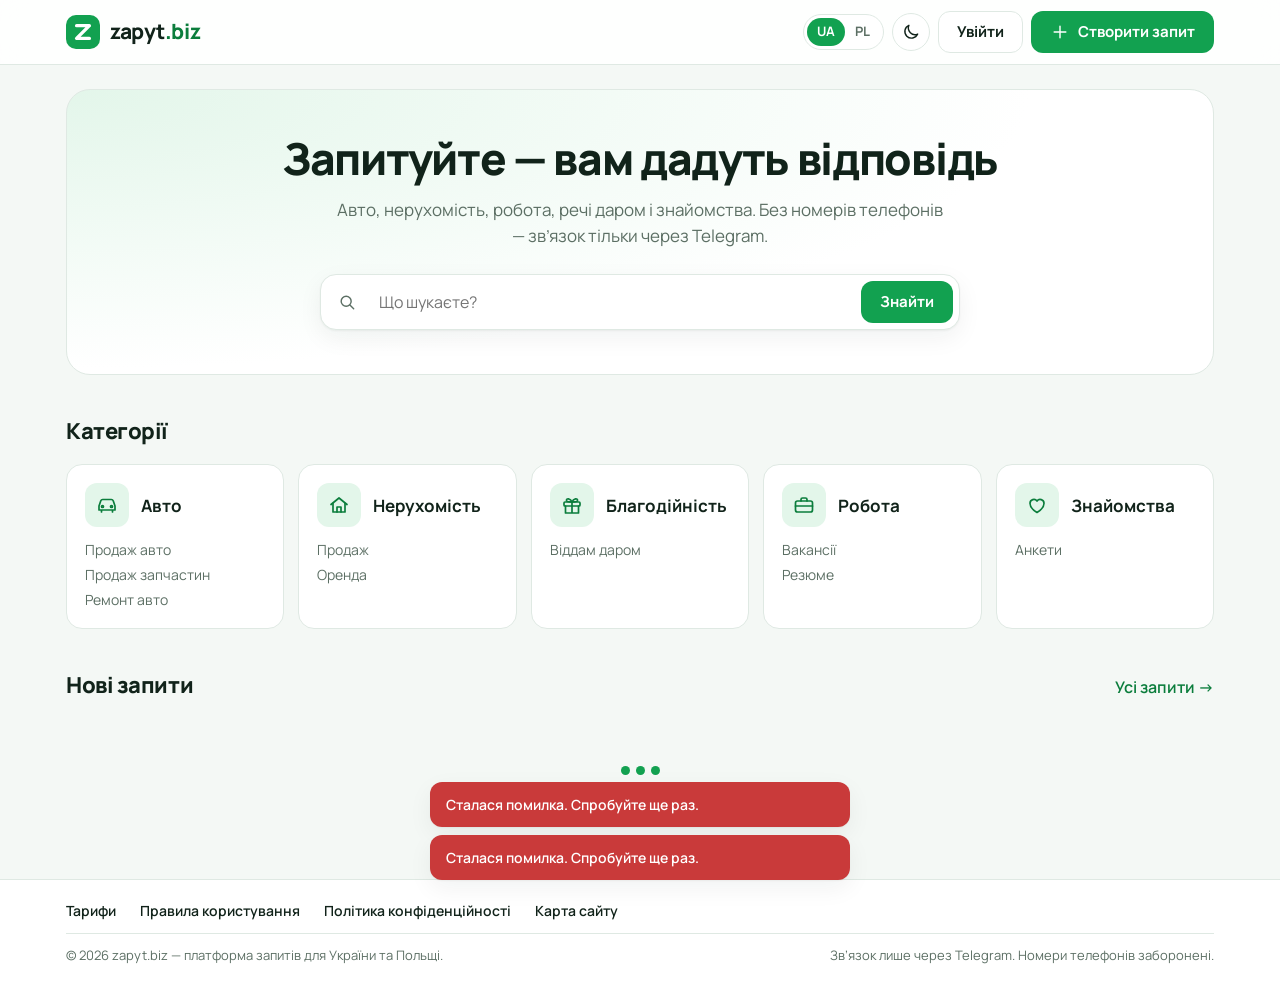
==== index.html @ 504ec8a4 "Демо-режим для GitHub Pages: дані в браузері, відносні шляхи Co-Authored-By: Claude Opus 5.5 <norepl" ====
<!doctype html>
<html lang="uk">
<head>
  <meta charset="utf-8">
  <meta name="viewport" content="width=device-width, initial-scale=1">
  <title>zapyt.biz — запити на авто, нерухомість, роботу</title>
  <meta name="description" content="zapyt.biz — платформа запитів: авто, нерухомість, благодійність, робота, знайомства. Platforma zapytań po ukraińsku i po polsku.">
  <meta name="theme-color" content="#12a150">
  <link rel="icon" href="data:image/svg+xml,%3Csvg xmlns='http://www.w3.org/2000/svg' viewBox='0 0 32 32'%3E%3Crect width='32' height='32' rx='9' fill='%2312a150'/%3E%3Cpath d='M10 10h12l-12 12h12' fill='none' stroke='%23fff' stroke-width='3.2' stroke-linecap='round' stroke-linejoin='round'/%3E%3C/svg%3E">
  <script>
    (function () {
      var theme = null;
      try { theme = localStorage.getItem('theme'); } catch (e) {}
      if (!theme) theme = matchMedia('(prefers-color-scheme: dark)').matches ? 'dark' : 'light';
      document.documentElement.dataset.theme = theme;
    })();
  </script>
  <link rel="preconnect" href="https://fonts.googleapis.com">
  <link rel="preconnect" href="https://fonts.gstatic.com" crossorigin>
  <link href="https://fonts.googleapis.com/css2?family=Manrope:wght@400;500;600;700;800&display=swap" rel="stylesheet">
  <link rel="stylesheet" href="styles.css">
</head>
<body>
  <div class="demo-banner" id="demo-banner" hidden></div>
  <header class="header">
    <div class="container header-row">
      <a class="logo" href="#/" aria-label="zapyt.biz">
        <span class="logo-mark"><svg viewBox="0 0 32 32" aria-hidden="true"><path d="M10 10h12l-12 12h12" fill="none" stroke="currentColor" stroke-width="3.2" stroke-linecap="round" stroke-linejoin="round"/></svg></span>
        <span>zapyt<b>.biz</b></span>
      </a>
      <div class="header-actions" id="header-actions"></div>
    </div>
  </header>

  <main class="container" id="app"></main>

  <footer class="footer">
    <div class="container footer-row" id="footer"></div>
  </footer>

  <div id="modal-root"></div>
  <div id="toasts" aria-live="polite"></div>

  <script src="i18n.js"></script>
  <script src="pages.js"></script>
  <script src="demo-api.js"></script>
  <script src="app.js"></script>
</body>
</html>
---- styles.css ----
:root {
  --bg: #f4f8f5;
  --surface: #ffffff;
  --surface-2: #f0f6f2;
  --text: #11231a;
  --muted: #5c6f64;
  --border: #dfe9e3;
  --green: #12a150;
  --green-hover: #0d8a43;
  --green-soft: #e3f6ea;
  --green-text: #0b7d3c;
  --on-green: #ffffff;
  --danger: #c93a3a;
  --shadow: 0 1px 2px rgba(16, 40, 26, .05), 0 8px 24px rgba(16, 40, 26, .06);
  --radius: 16px;
  color-scheme: light;
}

:root[data-theme="dark"] {
  --bg: #0b130f;
  --surface: #131d18;
  --surface-2: #19261f;
  --text: #e7f2ea;
  --muted: #93a79b;
  --border: #24342b;
  --green: #2ecf77;
  --green-hover: #4ddc8d;
  --green-soft: #153322;
  --green-text: #4ddc8d;
  --on-green: #05210f;
  --danger: #ff7a7a;
  --shadow: 0 1px 2px rgba(0, 0, 0, .3), 0 8px 24px rgba(0, 0, 0, .25);
  color-scheme: dark;
}

* { box-sizing: border-box; }

html { -webkit-text-size-adjust: 100%; }

body {
  margin: 0;
  min-height: 100vh;
  display: flex;
  flex-direction: column;
  background: var(--bg);
  color: var(--text);
  font: 16px/1.5 Manrope, -apple-system, "Segoe UI", Roboto, sans-serif;
}

h1, h2, h3, p { margin: 0; }
a { color: inherit; text-decoration: none; }
img { display: block; max-width: 100%; }
[hidden] { display: none !important; }

.container { width: 100%; max-width: 1180px; margin: 0 auto; padding: 0 16px; }
main.container { flex: 1; padding-top: 24px; padding-bottom: 56px; }

.icon { width: 20px; height: 20px; flex: none; }
.muted { color: var(--muted); }
.small { font-size: 13px; }
.pre { white-space: pre-wrap; overflow-wrap: anywhere; }
.link { color: var(--green-text); font-weight: 600; display: inline-flex; align-items: center; gap: 6px; }
.link:hover { text-decoration: underline; }
.stack { display: grid; gap: 12px; }

/* Смужка демо-режиму */
.demo-banner { padding: 6px 16px; background: var(--green); color: var(--on-green); font-size: 13px; font-weight: 600; text-align: center; }

/* Шапка */
.header {
  position: sticky; top: 0; z-index: 20;
  background: color-mix(in srgb, var(--surface) 88%, transparent);
  backdrop-filter: blur(12px);
  border-bottom: 1px solid var(--border);
}
.header-row { display: flex; align-items: center; justify-content: space-between; gap: 12px; height: 64px; }
.logo { display: flex; align-items: center; gap: 10px; font-size: 21px; font-weight: 800; letter-spacing: -.02em; }
.logo b { color: var(--green-text); font-weight: 800; }
.logo-mark { width: 34px; height: 34px; border-radius: 10px; background: var(--green); color: var(--on-green); display: grid; place-items: center; }
.logo-mark svg { width: 34px; height: 34px; }
.header-actions { display: flex; align-items: center; gap: 8px; }

.lang { display: flex; padding: 3px; border: 1px solid var(--border); border-radius: 999px; background: var(--surface); }
.lang button { border: 0; background: none; color: var(--muted); font: inherit; font-size: 13px; font-weight: 700; padding: 4px 10px; border-radius: 999px; cursor: pointer; }
.lang button.on { background: var(--green); color: var(--on-green); }

.icon-btn {
  width: 38px; height: 38px; display: grid; place-items: center; flex: none;
  border: 1px solid var(--border); border-radius: 999px; background: var(--surface); color: var(--text); cursor: pointer;
}
.icon-btn:hover { border-color: var(--green); color: var(--green-text); }

.user-chip { display: flex; align-items: center; gap: 8px; padding: 4px 12px 4px 4px; border: 1px solid var(--border); border-radius: 999px; background: var(--surface); font-weight: 600; font-size: 14px; }
.user-chip:hover { border-color: var(--green); }
.user-chip span:last-child { max-width: 120px; overflow: hidden; text-overflow: ellipsis; white-space: nowrap; }

.avatar { width: 30px; height: 30px; border-radius: 50%; background: var(--green-soft); color: var(--green-text); display: grid; place-items: center; font-weight: 800; font-size: 14px; object-fit: cover; flex: none; }
.avatar-lg { width: 52px; height: 52px; font-size: 22px; }

/* Кнопки */
.btn {
  display: inline-flex; align-items: center; justify-content: center; gap: 8px;
  height: 42px; padding: 0 18px; border-radius: 12px; border: 1px solid transparent;
  font: inherit; font-weight: 700; font-size: 15px; cursor: pointer; white-space: nowrap;
  transition: background .15s, border-color .15s, transform .05s;
}
.btn:active { transform: translateY(1px); }
.btn:disabled { opacity: .6; cursor: default; }
.btn-primary { background: var(--green); color: var(--on-green); }
.btn-primary:hover { background: var(--green-hover); }
.btn-ghost { background: var(--surface); border-color: var(--border); color: var(--text); }
.btn-ghost:hover { border-color: var(--green); color: var(--green-text); }
.btn-danger { background: none; border-color: var(--border); color: var(--danger); }
.btn-danger:hover { border-color: var(--danger); }
.btn-block { width: 100%; }

:focus-visible { outline: 2px solid var(--green); outline-offset: 2px; }

/* Головна */
.hero {
  padding: 44px 28px; margin-bottom: 36px; border-radius: 24px; text-align: center;
  background: radial-gradient(120% 140% at 0% 0%, var(--green-soft), var(--surface) 70%);
  border: 1px solid var(--border);
}
.hero h1 { font-size: clamp(28px, 5vw, 44px); line-height: 1.12; font-weight: 800; letter-spacing: -.03em; text-wrap: balance; }
.hero p { max-width: 620px; margin: 14px auto 26px; color: var(--muted); font-size: 17px; text-wrap: pretty; }

.search {
  display: flex; align-items: center; gap: 10px; max-width: 640px; margin: 0 auto;
  padding: 6px 6px 6px 16px; border-radius: 16px; background: var(--surface); border: 1px solid var(--border); box-shadow: var(--shadow);
}
.search:focus-within { border-color: var(--green); }
.search .icon { color: var(--muted); }
.search input { flex: 1; min-width: 0; height: 42px; border: 0; background: none; color: var(--text); font: inherit; outline: none; }
.search-compact { max-width: none; margin-bottom: 18px; }

.section-title { font-size: 22px; font-weight: 800; letter-spacing: -.02em; margin: 0 0 16px; }
.section-head { display: flex; align-items: baseline; justify-content: space-between; gap: 12px; }
#app > section + section, .grid + .section-title, p + .section-title { margin-top: 40px; }

.cat-grid { display: grid; grid-template-columns: repeat(auto-fit, minmax(200px, 1fr)); gap: 14px; }
.cat-card { padding: 18px; border-radius: var(--radius); background: var(--surface); border: 1px solid var(--border); }
.cat-card:hover { border-color: var(--green); }
.cat-head { display: flex; align-items: center; gap: 12px; font-size: 17px; }
.cat-icon { width: 44px; height: 44px; border-radius: 12px; background: var(--green-soft); color: var(--green-text); display: grid; place-items: center; }
.cat-icon .icon { width: 24px; height: 24px; }
.cat-subs { display: flex; flex-direction: column; gap: 4px; margin-top: 12px; font-size: 14px; color: var(--muted); }
.cat-subs a:hover { color: var(--green-text); }

/* Картки */
.grid { display: grid; grid-template-columns: repeat(auto-fill, minmax(230px, 1fr)); gap: 16px; }
.card { display: flex; flex-direction: column; border-radius: var(--radius); overflow: hidden; background: var(--surface); border: 1px solid var(--border); transition: transform .15s, box-shadow .15s, border-color .15s; }
.card:hover { transform: translateY(-2px); box-shadow: var(--shadow); border-color: var(--green); }
.card.is-closed { opacity: .7; }
.card-media { position: relative; aspect-ratio: 4 / 3; background: var(--surface-2); }
.card-media img { width: 100%; height: 100%; object-fit: cover; }
.card-placeholder { width: 100%; height: 100%; display: grid; place-items: center; color: var(--green); background: linear-gradient(135deg, var(--green-soft), var(--surface-2)); }
.card-placeholder .icon { width: 56px; height: 56px; stroke-width: 1.2; opacity: .75; }
.badge { position: absolute; left: 10px; top: 10px; padding: 3px 10px; border-radius: 999px; background: var(--surface); color: var(--green-text); font-size: 12px; font-weight: 700; }
.badge-closed { left: auto; right: 10px; background: var(--text); color: var(--surface); }
.badge.static { position: static; display: inline-block; margin-bottom: 8px; }
.card-body { display: flex; flex-direction: column; gap: 6px; padding: 14px; flex: 1; }
.card-body h3 { font-size: 15px; font-weight: 600; line-height: 1.35; display: -webkit-box; -webkit-line-clamp: 2; -webkit-box-orient: vertical; overflow: hidden; }
.card-price { font-size: 17px; font-weight: 800; color: var(--green-text); }
.card-meta { display: flex; align-items: center; flex-wrap: wrap; gap: 4px; margin-top: auto; color: var(--muted); font-size: 13px; }
.card-meta .icon { width: 15px; height: 15px; }
.card-extra { margin-top: 6px; padding-top: 8px; border-top: 1px solid var(--border); font-size: 13px; color: var(--muted); display: -webkit-box; -webkit-line-clamp: 2; -webkit-box-orient: vertical; overflow: hidden; }

/* Список */
.tabs { display: flex; gap: 8px; overflow-x: auto; padding-bottom: 4px; margin-bottom: 12px; scrollbar-width: none; }
.tabs::-webkit-scrollbar { display: none; }
.tab, .chip { display: inline-flex; align-items: center; gap: 8px; flex: none; padding: 8px 14px; border-radius: 999px; border: 1px solid var(--border); background: var(--surface); font-weight: 600; font-size: 14px; }
.tab:hover, .chip:hover { border-color: var(--green); }
.tab.on { background: var(--green); border-color: var(--green); color: var(--on-green); }
.chips { display: flex; flex-wrap: wrap; gap: 8px; margin-bottom: 12px; }
.chip { padding: 5px 12px; font-size: 13px; }
.chip.on { background: var(--green-soft); border-color: var(--green); color: var(--green-text); }

.filters { display: flex; flex-wrap: wrap; align-items: flex-end; gap: 12px; padding: 16px; margin-bottom: 20px; border-radius: var(--radius); background: var(--surface); border: 1px solid var(--border); }
.filters .field { flex: 1 1 160px; }
.filters .field-narrow { flex: 1 1 100px; }
.results-count { margin-bottom: 12px; font-size: 14px; }
.pager { display: grid; grid-template-columns: 1fr auto 1fr; align-items: center; gap: 12px; margin-top: 28px; }
.pager > :last-child { justify-self: end; }
.pager > :first-child { justify-self: start; }

/* Поля */
.field { display: flex; flex-direction: column; gap: 6px; min-width: 0; }
.field > span { font-size: 13px; font-weight: 700; color: var(--muted); }
.field small, .contact-box small { font-size: 12px; color: var(--muted); }
input, select, textarea {
  width: 100%; padding: 10px 12px; border-radius: 12px; border: 1px solid var(--border);
  background: var(--surface); color: var(--text); font: inherit; font-size: 15px;
}
input, select { height: 42px; }
textarea { resize: vertical; min-height: 96px; }
input:focus, select:focus, textarea:focus { outline: none; border-color: var(--green); box-shadow: 0 0 0 3px var(--green-soft); }
.input-prefix { display: flex; align-items: center; border: 1px solid var(--border); border-radius: 12px; background: var(--surface); }
.input-prefix:focus-within { border-color: var(--green); box-shadow: 0 0 0 3px var(--green-soft); }
.input-prefix i { padding-left: 12px; color: var(--muted); font-style: normal; font-weight: 700; }
.input-prefix input { border: 0; box-shadow: none !important; background: none; padding-left: 4px; }

/* Панелі, сторінка запиту */
.panel { padding: 22px; border-radius: var(--radius); background: var(--surface); border: 1px solid var(--border); }
.panel h2 { font-size: 18px; font-weight: 800; margin-bottom: 10px; }
.back { display: inline-flex; align-items: center; gap: 4px; margin-bottom: 16px; color: var(--muted); font-weight: 600; font-size: 14px; }
.back:hover { color: var(--green-text); }

.detail { display: grid; grid-template-columns: minmax(0, 1fr) 340px; gap: 20px; align-items: start; }
.detail-main, .detail-side { display: grid; gap: 16px; min-width: 0; }
.detail-side { position: sticky; top: 84px; }
.detail-side h1 { font-size: 22px; line-height: 1.25; font-weight: 800; letter-spacing: -.02em; overflow-wrap: anywhere; }
.detail-price { margin: 10px 0; font-size: 26px; font-weight: 800; color: var(--green-text); }
.detail-side .panel { display: grid; gap: 10px; }
.detail-side .detail-price { margin: 0; }
.author { display: flex; align-items: center; gap: 12px; }
.contact-nick { text-align: center; font-weight: 700; color: var(--green-text); }

.gallery { border-radius: var(--radius); overflow: hidden; background: var(--surface); border: 1px solid var(--border); }
.gallery > img { width: 100%; max-height: 520px; object-fit: contain; background: var(--surface-2); }
.gallery-placeholder { aspect-ratio: 16 / 7; }
.thumbs { display: flex; gap: 8px; padding: 10px; overflow-x: auto; }
.thumbs button { flex: none; width: 76px; height: 58px; padding: 0; border-radius: 10px; overflow: hidden; border: 2px solid transparent; background: none; cursor: pointer; }
.thumbs button.on { border-color: var(--green); }
.thumbs img { width: 100%; height: 100%; object-fit: cover; }

.response { display: flex; gap: 12px; padding: 14px 0; border-top: 1px solid var(--border); }
.response:first-of-type { margin-top: 12px; }
.response > div { display: grid; gap: 6px; min-width: 0; }
.response-head { display: flex; align-items: baseline; flex-wrap: wrap; gap: 8px; }
.quote { padding: 12px 14px; border-radius: 12px; background: var(--green-soft); }
.panel .stack { margin-top: 12px; }
.panel .stack .btn { justify-self: start; }

/* Форма запиту */
.form { max-width: 760px; margin: 0 auto; display: grid; gap: 18px; }
.form h1 { font-size: 26px; font-weight: 800; letter-spacing: -.02em; }
.row { display: grid; grid-template-columns: 1fr 1fr; gap: 14px; }
.photo-list { display: flex; flex-wrap: wrap; gap: 10px; }
.photo { position: relative; width: 104px; height: 80px; border-radius: 12px; overflow: hidden; border: 1px solid var(--border); }
.photo img { width: 100%; height: 100%; object-fit: cover; }
.photo button { position: absolute; top: 4px; right: 4px; width: 24px; height: 24px; padding: 0; border: 0; border-radius: 50%; background: rgba(0, 0, 0, .6); color: #fff; display: grid; place-items: center; cursor: pointer; }
.photo button .icon { width: 14px; height: 14px; }
.photo-add { display: grid; place-items: center; align-content: center; gap: 2px; border-style: dashed; background: var(--surface-2); color: var(--muted); font: inherit; font-size: 12px; font-weight: 600; cursor: pointer; }
.photo-add:hover { border-color: var(--green); color: var(--green-text); }
.contact-box { display: flex; align-items: center; gap: 14px; padding: 14px; border-radius: 12px; background: var(--green-soft); }
.contact-box > div:last-child { display: grid; gap: 2px; }
.contact-icon { width: 42px; height: 42px; border-radius: 50%; background: var(--green); color: var(--on-green); display: grid; place-items: center; flex: none; }
.form-actions { display: flex; justify-content: flex-end; gap: 10px; }

.me-head { display: flex; align-items: center; justify-content: space-between; flex-wrap: wrap; gap: 14px; margin-bottom: 32px; }
.me-head h1 { font-size: 22px; font-weight: 800; }

/* Порожні стани, завантаження */
.empty { padding: 56px 20px; text-align: center; border-radius: var(--radius); border: 1px dashed var(--border); background: var(--surface); display: grid; gap: 8px; justify-items: center; }
.empty-icon { width: 52px; height: 52px; border-radius: 50%; background: var(--green-soft); color: var(--green-text); display: grid; place-items: center; }
.loading { display: flex; justify-content: center; gap: 6px; padding: 48px 0; }
.loading span { width: 9px; height: 9px; border-radius: 50%; background: var(--green); animation: pulse 1s infinite ease-in-out; }
.loading span:nth-child(2) { animation-delay: .15s; }
.loading span:nth-child(3) { animation-delay: .3s; }
@keyframes pulse { 0%, 80%, 100% { opacity: .25; transform: scale(.8); } 40% { opacity: 1; transform: scale(1); } }

/* Вікно входу */
.modal-backdrop { position: fixed; inset: 0; z-index: 50; display: grid; place-items: center; padding: 16px; background: rgba(5, 15, 10, .55); backdrop-filter: blur(3px); }
.modal { position: relative; width: 100%; max-width: 420px; padding: 32px 26px 26px; border-radius: 22px; background: var(--surface); border: 1px solid var(--border); box-shadow: var(--shadow); display: grid; gap: 14px; text-align: center; }
.modal h2 { font-size: 22px; font-weight: 800; letter-spacing: -.02em; }
.modal .field { text-align: left; }
.modal-close { position: absolute; top: 12px; right: 12px; border: 0; }
.modal-icon { width: 56px; height: 56px; margin: 0 auto; border-radius: 50%; background: var(--green-soft); color: var(--green-text); display: grid; place-items: center; }
.modal-icon .icon { width: 28px; height: 28px; }
.tg-widget { min-height: 48px; display: grid; place-items: center; }
.notice { padding: 12px 14px; border-radius: 12px; background: var(--surface-2); border: 1px dashed var(--border); font-size: 13px; text-align: left; color: var(--muted); }
.notice b { color: var(--text); }

#toasts { position: fixed; left: 50%; bottom: 20px; transform: translateX(-50%); z-index: 60; display: grid; gap: 8px; width: min(92vw, 420px); pointer-events: none; }
.toast { padding: 12px 16px; border-radius: 12px; background: var(--text); color: var(--bg); font-weight: 600; font-size: 14px; box-shadow: var(--shadow); animation: rise .2s ease-out; }
.toast-error { background: var(--danger); color: #fff; }
:root[data-theme="dark"] .toast-error { color: #2a0808; }
@keyframes rise { from { opacity: 0; transform: translateY(8px); } }

.footer { border-top: 1px solid var(--border); background: var(--surface); }
.footer-row { display: flex; flex-wrap: wrap; justify-content: space-between; gap: 6px 24px; padding-top: 20px; padding-bottom: 20px; color: var(--muted); font-size: 13px; }

/* Підвал із посиланнями */
.footer-row { flex-direction: column; gap: 12px; }
.footer-links { display: flex; flex-wrap: wrap; gap: 8px 24px; font-size: 14px; font-weight: 600; color: var(--text); }
.footer-links a:hover { color: var(--green-text); }
.footer-note { display: flex; flex-wrap: wrap; justify-content: space-between; gap: 6px 24px; padding-top: 12px; border-top: 1px solid var(--border); }

/* Інформаційні сторінки */
.prose { max-width: 820px; margin: 0 auto; }
.prose h1 { font-size: 28px; font-weight: 800; letter-spacing: -.02em; margin-bottom: 4px; }
.prose h2 { font-size: 18px; margin: 26px 0 8px; }
.prose p, .prose li { color: var(--text); line-height: 1.65; }
.prose ul { margin: 8px 0; padding-left: 22px; }
.prose li + li { margin-top: 4px; }
.prose a { color: var(--green-text); font-weight: 600; }
.prose a:hover { text-decoration: underline; }
.sitemap { display: grid; grid-template-columns: repeat(auto-fill, minmax(190px, 1fr)); gap: 4px 28px; }
.sitemap ul { list-style: none; padding: 0; }
.sitemap h2 a { color: var(--text); }

/* Тарифи */
.pricing-head { max-width: 640px; margin: 8px auto 28px; text-align: center; }
.pricing-head h1 { font-size: clamp(28px, 4vw, 38px); font-weight: 800; letter-spacing: -.03em; margin-bottom: 8px; }
.plans { display: grid; grid-template-columns: repeat(auto-fit, minmax(250px, 1fr)); gap: 18px; align-items: stretch; }
.plan { position: relative; display: flex; flex-direction: column; gap: 6px; padding: 26px; }
.plan h2 { font-size: 20px; margin: 0; }
.plan-popular { border: 2px solid var(--green); box-shadow: var(--shadow); }
.plan-tag { position: absolute; top: -12px; left: 24px; padding: 3px 12px; border-radius: 999px; background: var(--green); color: var(--on-green); font-size: 12px; font-weight: 700; }
.plan-price { display: flex; align-items: baseline; gap: 8px; margin: 12px 0 6px; }
.plan-price b { font-size: 32px; font-weight: 800; letter-spacing: -.02em; }
.plan ul { list-style: none; padding: 0; margin: 8px 0 20px; display: grid; gap: 10px; flex: 1; align-content: start; }
.plan li { display: flex; gap: 10px; align-items: flex-start; font-size: 15px; }
.plan li .icon { color: var(--green-text); margin-top: 2px; }
.pricing-note { text-align: center; margin-top: 20px; }

/* Підтвердження номера */
.code-input { text-align: center; font-size: 24px; font-weight: 800; letter-spacing: .35em; height: 54px; }
.dev-code { font-size: 18px; letter-spacing: .12em; color: var(--green-text) !important; }
.verify-links { display: flex; flex-wrap: wrap; justify-content: space-between; gap: 8px; }
.link-btn { border: 0; padding: 0; background: none; font: inherit; font-size: 13px; font-weight: 600; color: var(--green-text); cursor: pointer; }
.link-btn:disabled { color: var(--muted); cursor: default; }
.banner { display: flex; flex-wrap: wrap; align-items: center; justify-content: space-between; gap: 12px; padding: 14px 18px; margin: -16px 0 32px; border-radius: var(--radius); background: var(--green-soft); border: 1px solid var(--green); font-weight: 600; }
.verified-line { display: flex; align-items: center; gap: 8px; margin: -16px 0 32px; color: var(--green-text); font-weight: 600; font-size: 14px; }

@media (max-width: 860px) {
  .detail { grid-template-columns: 1fr; }
  .detail-side { position: static; order: -1; }
}

@media (max-width: 640px) {
  .header-row { height: 58px; gap: 8px; }
  .logo { font-size: 18px; }
  .logo-mark, .logo-mark svg { width: 30px; height: 30px; }
  .header-actions { gap: 6px; }
  #create-btn { width: 40px; height: 40px; padding: 0; border-radius: 999px; }
  #create-btn span, .user-chip span:last-child { display: none; }
  .user-chip { padding: 3px; }
  #login-btn { padding: 0 12px; height: 38px; font-size: 14px; }
  .hero { padding: 30px 18px; }
  .search .btn { padding: 0 14px; }
  .grid { grid-template-columns: repeat(2, minmax(0, 1fr)); gap: 10px; }
  .card-body { padding: 10px; }
  .card-price { font-size: 15px; }
  .row { grid-template-columns: 1fr; }
  .panel { padding: 16px; }
  .form-actions .btn { flex: 1; }
}

@media (prefers-reduced-motion: reduce) {
  * { animation: none !important; transition: none !important; }
}
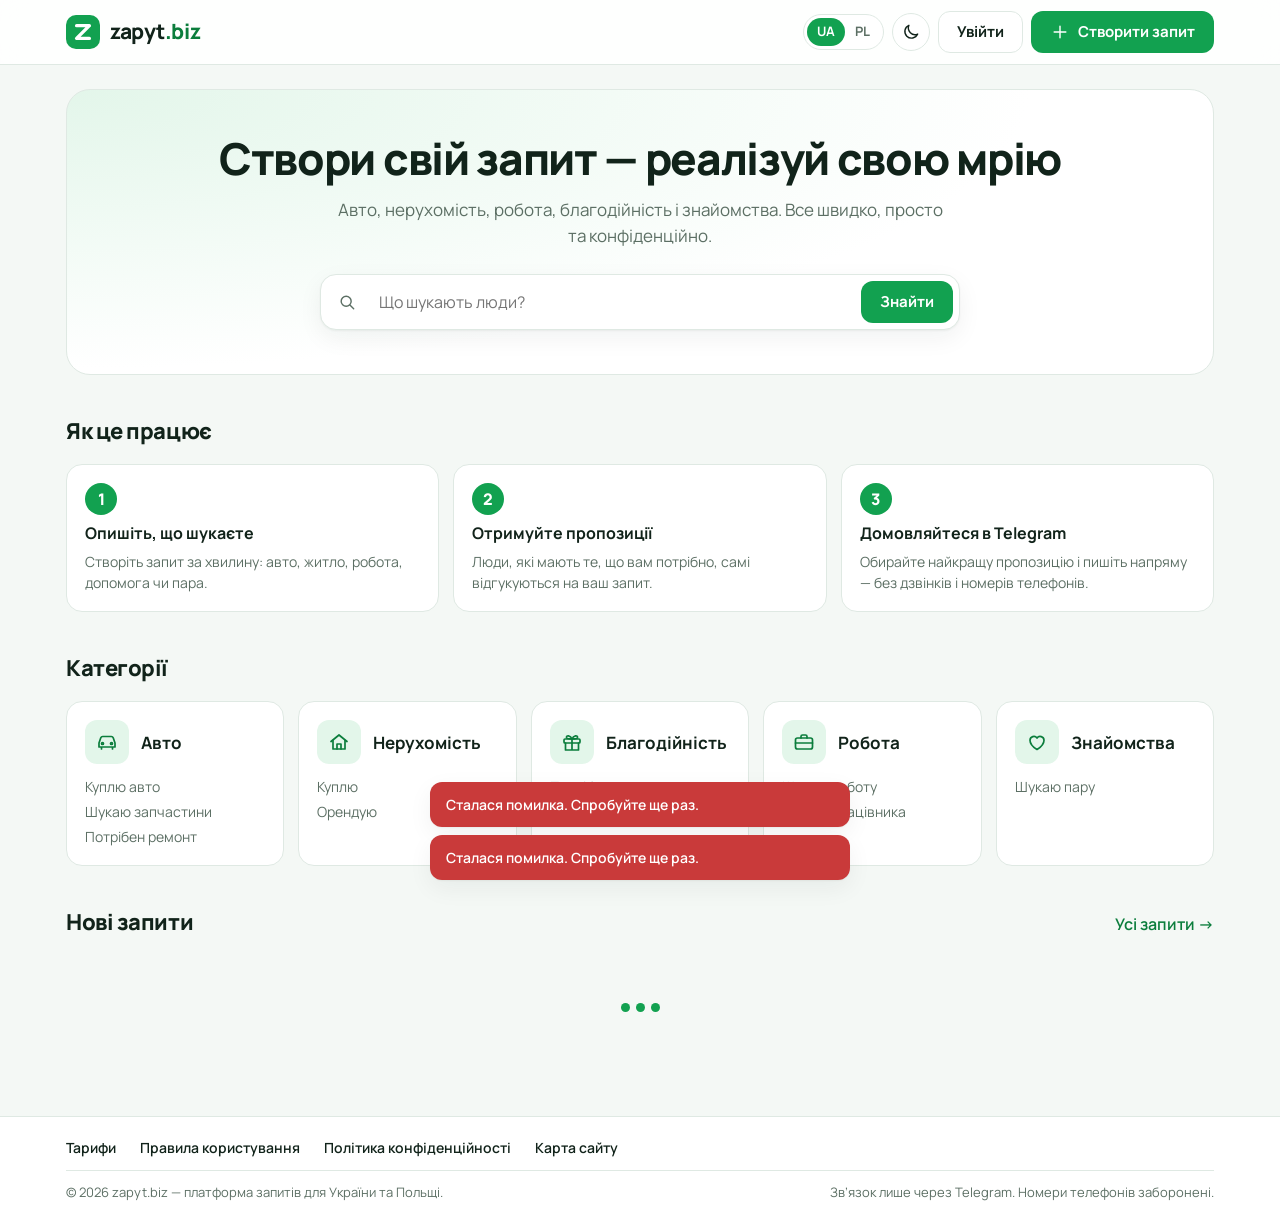
==== commit 1221d76a: "На телефоні каталог відкривається стрічкою зі свайпом; категорії та фільтри у стрічці; скидання кешу" ====
--- a/index.html
+++ b/index.html
@@ -18,7 +18,7 @@
   <link rel="preconnect" href="https://fonts.googleapis.com">
   <link rel="preconnect" href="https://fonts.gstatic.com" crossorigin>
   <link href="https://fonts.googleapis.com/css2?family=Manrope:wght@400;500;600;700;800&display=swap" rel="stylesheet">
-  <link rel="stylesheet" href="styles.css">
+  <link rel="stylesheet" href="styles.css?v=4">
 </head>
 <body>
   <div class="demo-banner" id="demo-banner" hidden></div>
@@ -41,9 +41,9 @@
   <div id="modal-root"></div>
   <div id="toasts" aria-live="polite"></div>
 
-  <script src="i18n.js"></script>
-  <script src="pages.js"></script>
-  <script src="demo-api.js"></script>
-  <script src="app.js"></script>
+  <script src="i18n.js?v=4"></script>
+  <script src="pages.js?v=4"></script>
+  <script src="demo-api.js?v=4"></script>
+  <script src="app.js?v=4"></script>
 </body>
 </html>
--- a/styles.css
+++ b/styles.css
@@ -137,6 +137,11 @@
 .section-title { font-size: 22px; font-weight: 800; letter-spacing: -.02em; margin: 0 0 16px; }
 .section-head { display: flex; align-items: baseline; justify-content: space-between; gap: 12px; }
 #app > section + section, .grid + .section-title, p + .section-title { margin-top: 40px; }
+
+.how { list-style: none; padding: 0; margin: 0; display: grid; grid-template-columns: repeat(auto-fit, minmax(220px, 1fr)); gap: 14px; }
+.how li { display: grid; gap: 6px; padding: 18px; border-radius: var(--radius); background: var(--surface); border: 1px solid var(--border); }
+.how-num { width: 32px; height: 32px; border-radius: 50%; background: var(--green); color: var(--on-green); display: grid; place-items: center; font-weight: 800; }
+.how p { font-size: 14px; }
 
 .cat-grid { display: grid; grid-template-columns: repeat(auto-fit, minmax(200px, 1fr)); gap: 14px; }
 .cat-card { padding: 18px; border-radius: var(--radius); background: var(--surface); border: 1px solid var(--border); }
@@ -324,6 +329,90 @@
 .banner { display: flex; flex-wrap: wrap; align-items: center; justify-content: space-between; gap: 12px; padding: 14px 18px; margin: -16px 0 32px; border-radius: var(--radius); background: var(--green-soft); border: 1px solid var(--green); font-weight: 600; }
 .verified-line { display: flex; align-items: center; gap: 8px; margin: -16px 0 32px; color: var(--green-text); font-weight: 600; font-size: 14px; }
 
+/* Формати каталогу */
+.results-bar { display: flex; align-items: center; justify-content: space-between; gap: 12px; margin-bottom: 12px; }
+.results-bar .results-count { margin: 0; }
+.view-switch { display: flex; padding: 3px; border: 1px solid var(--border); border-radius: 12px; background: var(--surface); }
+.view-switch button { display: flex; align-items: center; gap: 6px; padding: 6px 10px; border: 0; border-radius: 9px; background: none; color: var(--muted); font: inherit; font-size: 13px; font-weight: 600; cursor: pointer; }
+.view-switch button .icon { width: 18px; height: 18px; }
+.view-switch button.on { background: var(--green-soft); color: var(--green-text); }
+
+.rows { display: grid; gap: 12px; }
+.row-card { display: flex; gap: 16px; padding: 12px; border-radius: var(--radius); background: var(--surface); border: 1px solid var(--border); transition: border-color .15s, box-shadow .15s; }
+.row-card:hover { border-color: var(--green); box-shadow: var(--shadow); }
+.row-media { flex: 0 0 200px; aspect-ratio: 4 / 3; border-radius: 12px; overflow: hidden; background: var(--surface-2); }
+.row-media img { width: 100%; height: 100%; object-fit: cover; }
+.row-media .card-placeholder .icon { width: 44px; height: 44px; }
+.row-body { flex: 1; min-width: 0; display: flex; flex-direction: column; gap: 6px; }
+.row-sub { font-size: 12px; font-weight: 700; color: var(--green-text); }
+.row-body h3 { font-size: 17px; font-weight: 700; line-height: 1.3; overflow-wrap: anywhere; }
+.row-excerpt { color: var(--muted); font-size: 14px; display: -webkit-box; -webkit-line-clamp: 2; -webkit-box-orient: vertical; overflow: hidden; }
+.row-foot { margin-top: auto; display: flex; flex-wrap: wrap; align-items: center; justify-content: space-between; gap: 6px 12px; }
+.row-foot .card-meta { margin-top: 0; }
+
+.lines { border: 1px solid var(--border); border-radius: var(--radius); background: var(--surface); overflow: hidden; }
+.line { display: flex; align-items: center; gap: 12px; padding: 10px 14px; }
+.line + .line { border-top: 1px solid var(--border); }
+.line:hover { background: var(--surface-2); }
+.line-icon { width: 44px; height: 44px; flex: none; display: grid; place-items: center; overflow: hidden; border-radius: 10px; background: var(--green-soft); color: var(--green-text); }
+.line-icon img { width: 100%; height: 100%; object-fit: cover; }
+.line-main { flex: 1; min-width: 0; display: grid; gap: 2px; }
+.line-main b, .line-main small { white-space: nowrap; overflow: hidden; text-overflow: ellipsis; }
+.line-main b { font-size: 15px; font-weight: 600; }
+.line-main small { font-size: 12px; color: var(--muted); }
+.line-price { font-size: 14px; font-weight: 800; color: var(--green-text); white-space: nowrap; }
+.row-card.is-closed, .line.is-closed { opacity: .7; }
+
+/* Стрічка запитів на телефоні */
+body.feed-open { overflow: hidden; }
+.feed { position: fixed; inset: 0; z-index: 40; background: var(--bg); }
+.feed-top { position: absolute; top: 0; left: 0; right: 0; z-index: 2; display: flex; align-items: center; gap: 10px; padding: 10px 12px; background: linear-gradient(rgba(0, 0, 0, .5), transparent); color: #fff; pointer-events: none; }
+.feed-top > * { pointer-events: auto; }
+.feed-top .icon-btn { background: rgba(0, 0, 0, .35); border-color: transparent; color: #fff; }
+.feed-counter { font-size: 13px; font-weight: 700; }
+.feed-logo { margin-left: auto; font-weight: 800; }
+.feed-logo b { color: #7ef0ad; }
+.feed-scroll { height: 100%; overflow-y: auto; scroll-snap-type: y mandatory; overscroll-behavior: contain; scrollbar-width: none; }
+.feed-scroll::-webkit-scrollbar { display: none; }
+.slide { height: 100%; scroll-snap-align: start; scroll-snap-stop: always; display: flex; flex-direction: column; overflow: hidden; background: var(--surface); }
+.slide-media { position: relative; flex: 0 0 46%; background: var(--surface-2); }
+.slide-media .badge { top: 62px; left: 14px; }
+.slide-photos { display: flex; height: 100%; overflow-x: auto; scroll-snap-type: x mandatory; scrollbar-width: none; }
+.slide-photos::-webkit-scrollbar { display: none; }
+.slide-photos img { flex: 0 0 100%; width: 100%; height: 100%; object-fit: cover; scroll-snap-align: start; }
+.slide-placeholder { height: 100%; }
+.slide-placeholder .icon { width: 84px; height: 84px; }
+.slide-count { position: absolute; right: 12px; bottom: 12px; display: flex; align-items: center; gap: 4px; padding: 3px 9px; border-radius: 999px; background: rgba(0, 0, 0, .55); color: #fff; font-size: 12px; font-weight: 700; }
+.slide-count .icon { width: 14px; height: 14px; }
+.slide-info { flex: 1; min-height: 0; display: flex; flex-direction: column; gap: 8px; padding: 16px 16px calc(16px + env(safe-area-inset-bottom)); }
+.slide-price { font-size: 24px; font-weight: 800; color: var(--green-text); letter-spacing: -.01em; }
+.slide-info h2 { font-size: 19px; line-height: 1.3; font-weight: 800; overflow-wrap: anywhere; }
+.slide-info .card-meta { margin-top: 0; }
+.slide-text { min-height: 0; overflow: hidden; display: -webkit-box; -webkit-line-clamp: 5; -webkit-box-orient: vertical; color: var(--muted); font-size: 15px; white-space: pre-line; }
+.slide-more { font-size: 14px; }
+.slide-author { display: flex; align-items: center; gap: 8px; font-size: 14px; font-weight: 600; }
+.slide-actions { display: flex; gap: 10px; margin-top: auto; }
+.slide-actions .btn { height: 48px; }
+.slide-actions > :first-child { flex: 1; }
+.slide-icon-btn { width: 48px; padding: 0; flex: none; }
+.feed-hint { position: absolute; left: 50%; bottom: 120px; z-index: 3; transform: translateX(-50%); display: flex; align-items: center; gap: 8px; width: max-content; max-width: calc(100% - 32px); padding: 10px 16px; border-radius: 999px; background: rgba(0, 0, 0, .75); color: #fff; font-size: 14px; font-weight: 600; pointer-events: none; animation: bob 1.2s ease-in-out infinite; }
+@keyframes bob { 50% { transform: translate(-50%, -6px); } }
+
+.feed.list-mode .feed-top { flex-wrap: wrap; row-gap: 8px; padding-bottom: 18px; background: linear-gradient(rgba(0, 0, 0, .6), transparent); }
+.feed.list-mode .feed-logo { margin-left: auto; }
+.feed-cats { flex: 0 0 100%; display: flex; gap: 6px; overflow-x: auto; scrollbar-width: none; }
+.feed-cats::-webkit-scrollbar { display: none; }
+.feed-cats a { flex: none; padding: 6px 12px; border-radius: 999px; background: rgba(0, 0, 0, .35); color: #fff; font-size: 13px; font-weight: 700; }
+.feed-cats a.on { background: #fff; color: #0b7d3c; }
+.feed.list-mode .slide-media .badge { top: 112px; }
+.slide-empty { display: grid; place-items: center; padding: 120px 16px 16px; }
+.slide-empty .empty { width: 100%; }
+
+/* Нижня панель для пропозиції */
+.sheet-backdrop { place-items: end center; padding: 0; }
+.sheet { max-width: 640px; border-radius: 22px 22px 0 0; text-align: left; padding-bottom: calc(26px + env(safe-area-inset-bottom)); }
+.sheet h2 { padding-right: 36px; }
+
 @media (max-width: 860px) {
   .detail { grid-template-columns: 1fr; }
   .detail-side { position: static; order: -1; }
@@ -346,8 +435,19 @@
   .row { grid-template-columns: 1fr; }
   .panel { padding: 16px; }
   .form-actions .btn { flex: 1; }
+  .view-switch button span { display: none; }
+  .row-card { gap: 12px; padding: 10px; }
+  .row-media { flex-basis: 110px; }
+  .row-body h3 { font-size: 15px; }
+  .row-excerpt { -webkit-line-clamp: 2; font-size: 13px; }
 }
 
 @media (prefers-reduced-motion: reduce) {
   * { animation: none !important; transition: none !important; }
 }
+
+/* На середній ширині кнопка створення стискається до «+», щоб шапка не обрізалась */
+@media (max-width: 820px) {
+  #create-btn { width: 40px; height: 40px; padding: 0; border-radius: 999px; }
+  #create-btn span { display: none; }
+}
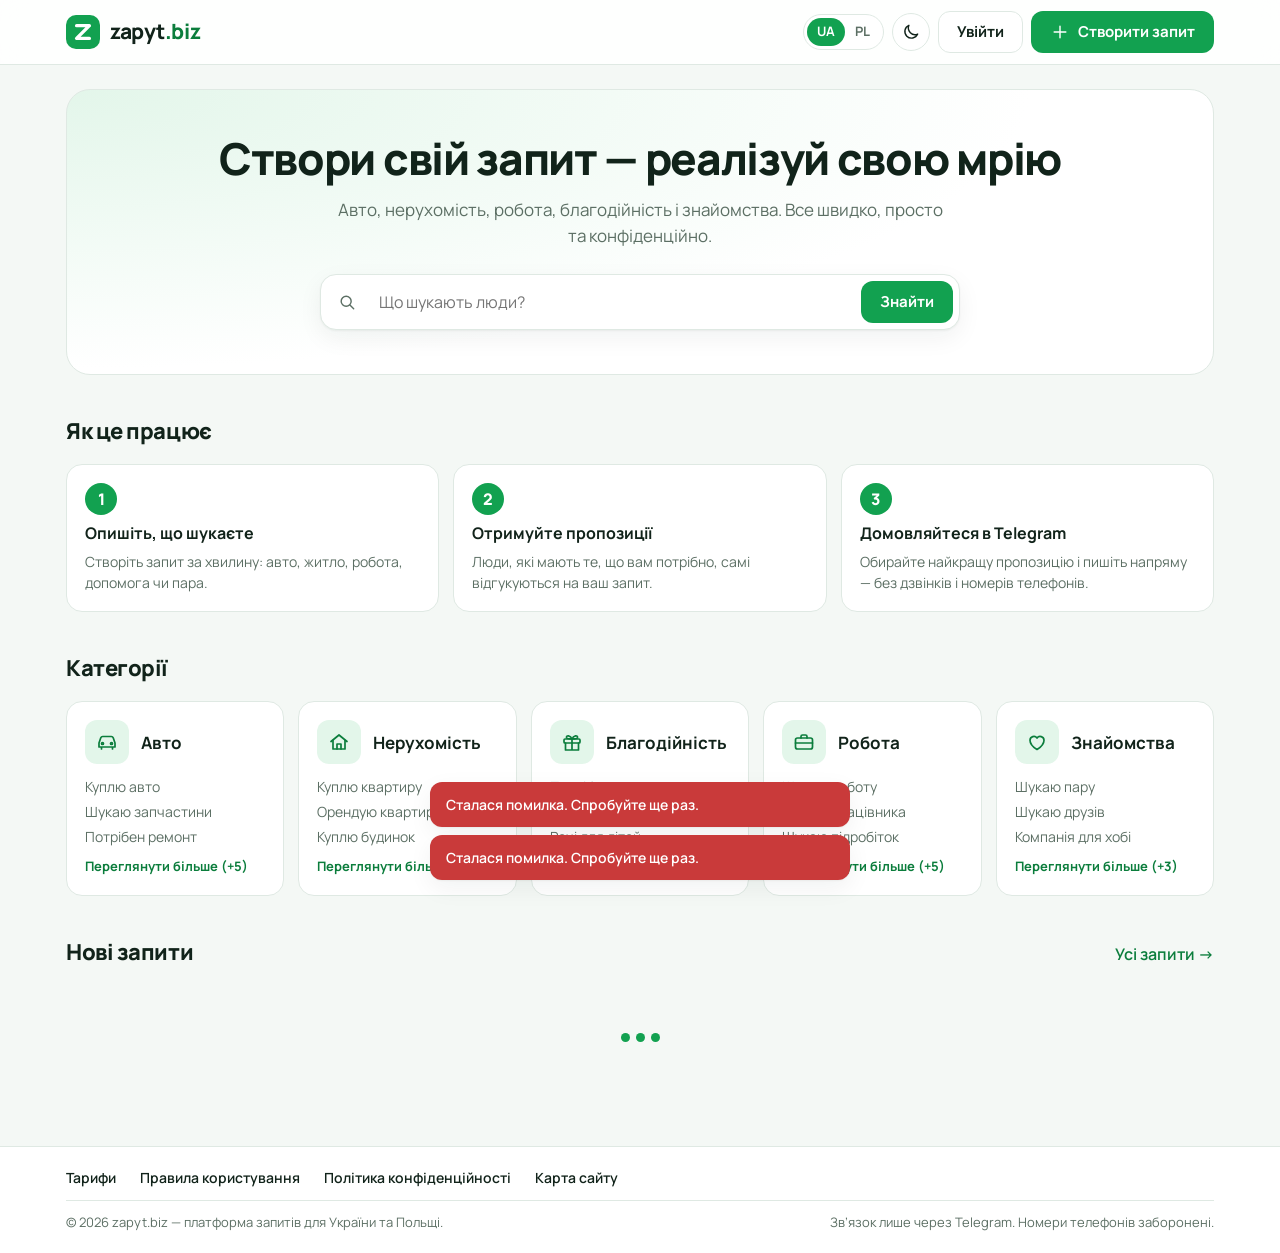
==== commit 68048c2d: "Більше підкатегорій і кнопка «Переглянути більше» в кожній категорії Co-Authored-By: Claude Opus 5.5" ====
--- a/index.html
+++ b/index.html
@@ -18,7 +18,7 @@
   <link rel="preconnect" href="https://fonts.googleapis.com">
   <link rel="preconnect" href="https://fonts.gstatic.com" crossorigin>
   <link href="https://fonts.googleapis.com/css2?family=Manrope:wght@400;500;600;700;800&display=swap" rel="stylesheet">
-  <link rel="stylesheet" href="styles.css?v=4">
+  <link rel="stylesheet" href="styles.css?v=6">
 </head>
 <body>
   <div class="demo-banner" id="demo-banner" hidden></div>
@@ -41,9 +41,9 @@
   <div id="modal-root"></div>
   <div id="toasts" aria-live="polite"></div>
 
-  <script src="i18n.js?v=4"></script>
-  <script src="pages.js?v=4"></script>
-  <script src="demo-api.js?v=4"></script>
-  <script src="app.js?v=4"></script>
+  <script src="i18n.js?v=6"></script>
+  <script src="pages.js?v=6"></script>
+  <script src="demo-api.js?v=6"></script>
+  <script src="app.js?v=6"></script>
 </body>
 </html>
--- a/styles.css
+++ b/styles.css
@@ -151,6 +151,9 @@
 .cat-icon .icon { width: 24px; height: 24px; }
 .cat-subs { display: flex; flex-direction: column; gap: 4px; margin-top: 12px; font-size: 14px; color: var(--muted); }
 .cat-subs a:hover { color: var(--green-text); }
+.more-btn { margin-top: 10px; padding: 0; border: 0; background: none; color: var(--green-text); font: inherit; font-size: 13px; font-weight: 700; cursor: pointer; }
+.more-btn:hover { text-decoration: underline; }
+.chip-more { border-style: dashed; color: var(--green-text); background: none; font: inherit; font-size: 13px; font-weight: 600; cursor: pointer; }
 
 /* Картки */
 .grid { display: grid; grid-template-columns: repeat(auto-fill, minmax(230px, 1fr)); gap: 16px; }
@@ -408,6 +411,41 @@
 .slide-empty { display: grid; place-items: center; padding: 120px 16px 16px; }
 .slide-empty .empty { width: 100%; }
 
+/* Лайки та коментарі */
+.social-counts { display: flex; gap: 12px; color: var(--muted); font-size: 13px; font-weight: 600; }
+.social-counts > span { display: inline-flex; align-items: center; gap: 4px; }
+.social-counts .icon { width: 15px; height: 15px; }
+.social-counts .liked { color: #e0245e; }
+.liked .icon { fill: currentColor; }
+.reactions { display: flex; gap: 8px; margin-top: 4px; }
+.react { display: inline-flex; align-items: center; gap: 6px; height: 38px; padding: 0 14px; border-radius: 999px; border: 1px solid var(--border); background: var(--surface); color: var(--text); font: inherit; font-weight: 700; font-size: 14px; cursor: pointer; }
+.react:hover { border-color: var(--green); }
+.react.liked { color: #e0245e; border-color: #f3b4c7; background: color-mix(in srgb, #e0245e 8%, var(--surface)); }
+.comments { display: grid; gap: 12px; margin-top: 12px; }
+.comment-list { display: grid; }
+.comment { display: flex; gap: 10px; padding: 12px 0; border-top: 1px solid var(--border); }
+.comment:first-child { border-top: 0; padding-top: 4px; }
+.comment-body { display: grid; gap: 4px; min-width: 0; flex: 1; }
+.comment-head { display: flex; align-items: center; flex-wrap: wrap; gap: 4px 8px; }
+.comment-head b { font-size: 14px; }
+.comment-tag { padding: 1px 8px; border-radius: 999px; background: var(--green-soft); color: var(--green-text); font-size: 11px; font-weight: 700; }
+.comment-body p { font-size: 15px; }
+.comment-del { margin-left: auto; width: 26px; height: 26px; display: grid; place-items: center; padding: 0; border: 0; border-radius: 50%; background: none; color: var(--muted); cursor: pointer; }
+.comment-del:hover { background: var(--surface-2); color: var(--danger); }
+.comment-del .icon { width: 14px; height: 14px; }
+.comment-empty { padding: 4px 0; }
+.comment-form { display: flex; gap: 8px; align-items: flex-end; }
+.comment-form textarea { min-height: 44px; flex: 1; }
+.comment-form .btn { flex: none; }
+.comments-sheet { max-height: 86vh; display: flex; flex-direction: column; }
+.comments-sheet .comments { min-height: 0; flex: 1; display: flex; flex-direction: column; }
+.comments-sheet .comment-list { overflow-y: auto; max-height: 52vh; overscroll-behavior: contain; }
+.slide-rail { position: absolute; right: 12px; bottom: 12px; z-index: 1; display: grid; gap: 10px; }
+.rail-btn { width: 52px; display: grid; justify-items: center; gap: 2px; padding: 8px 0 6px; border: 0; border-radius: 16px; background: rgba(0, 0, 0, .45); color: #fff; font: inherit; font-size: 12px; font-weight: 700; cursor: pointer; }
+.rail-btn .icon { width: 26px; height: 26px; }
+.rail-btn.liked { color: #ff4d7d; }
+.slide-media .slide-count { right: auto; left: 12px; }
+
 /* Нижня панель для пропозиції */
 .sheet-backdrop { place-items: end center; padding: 0; }
 .sheet { max-width: 640px; border-radius: 22px 22px 0 0; text-align: left; padding-bottom: calc(26px + env(safe-area-inset-bottom)); }
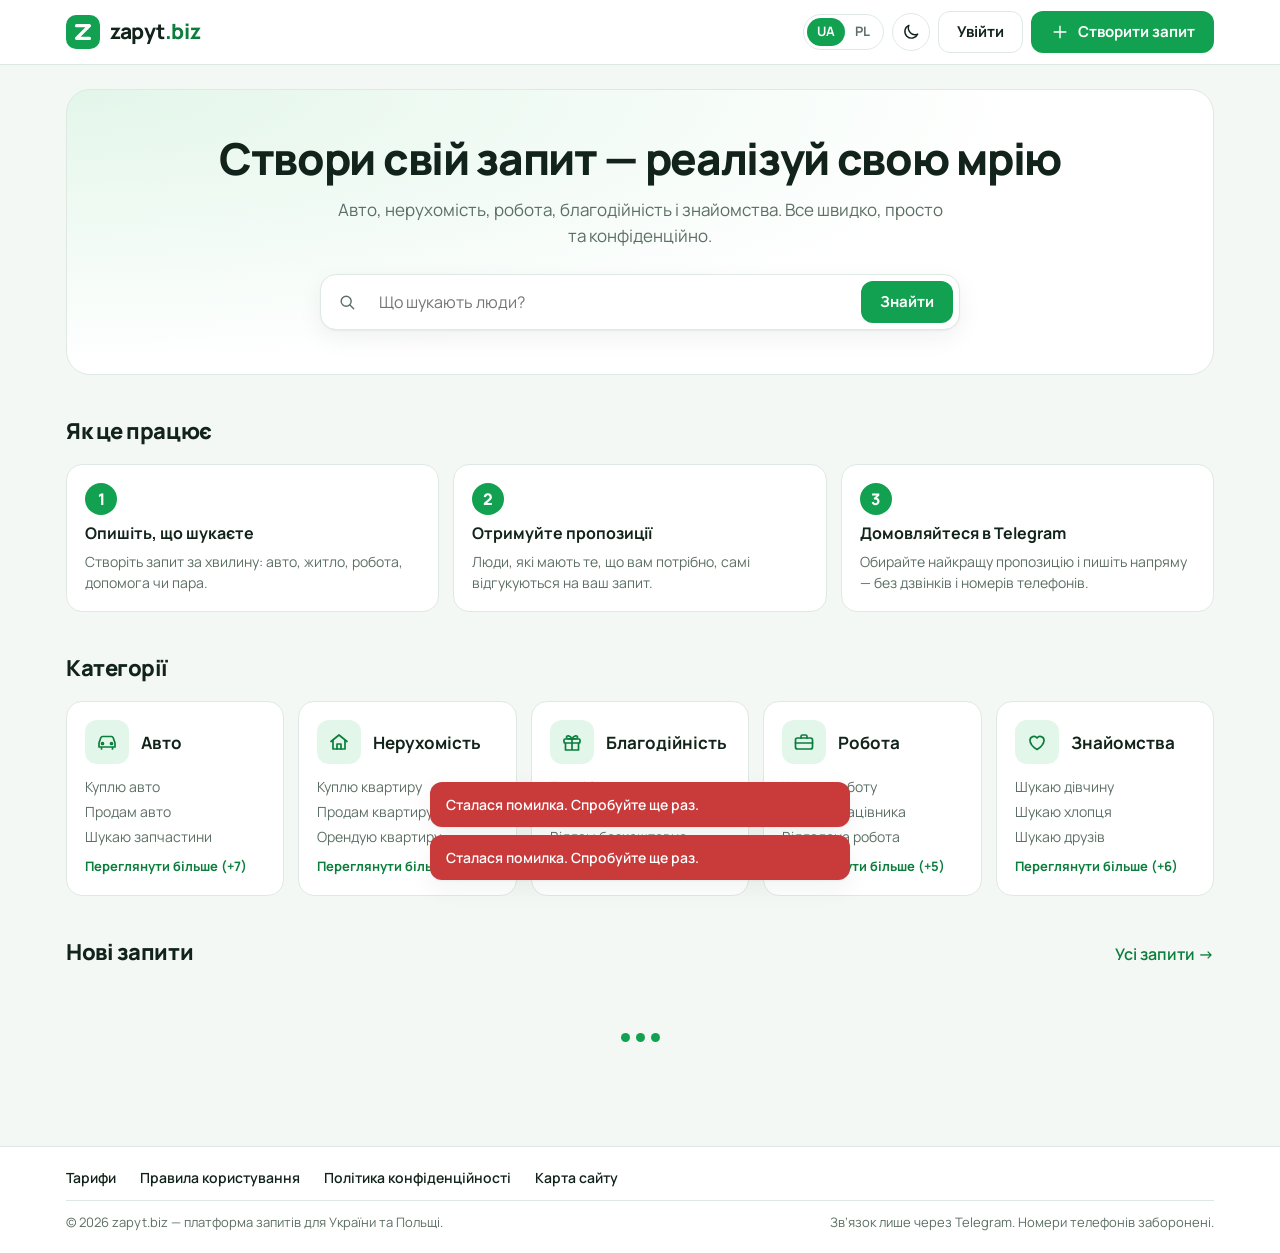
==== commit ffac93af: "Підкатегорії за списком замовника: продаж авто й нерухомості, «Надам допомогу», «Віддам безкоштовно»" ====
--- a/index.html
+++ b/index.html
@@ -18,7 +18,7 @@
   <link rel="preconnect" href="https://fonts.googleapis.com">
   <link rel="preconnect" href="https://fonts.gstatic.com" crossorigin>
   <link href="https://fonts.googleapis.com/css2?family=Manrope:wght@400;500;600;700;800&display=swap" rel="stylesheet">
-  <link rel="stylesheet" href="styles.css?v=6">
+  <link rel="stylesheet" href="styles.css?v=7">
 </head>
 <body>
   <div class="demo-banner" id="demo-banner" hidden></div>
@@ -41,9 +41,9 @@
   <div id="modal-root"></div>
   <div id="toasts" aria-live="polite"></div>
 
-  <script src="i18n.js?v=6"></script>
-  <script src="pages.js?v=6"></script>
-  <script src="demo-api.js?v=6"></script>
-  <script src="app.js?v=6"></script>
+  <script src="i18n.js?v=7"></script>
+  <script src="pages.js?v=7"></script>
+  <script src="demo-api.js?v=7"></script>
+  <script src="app.js?v=7"></script>
 </body>
 </html>
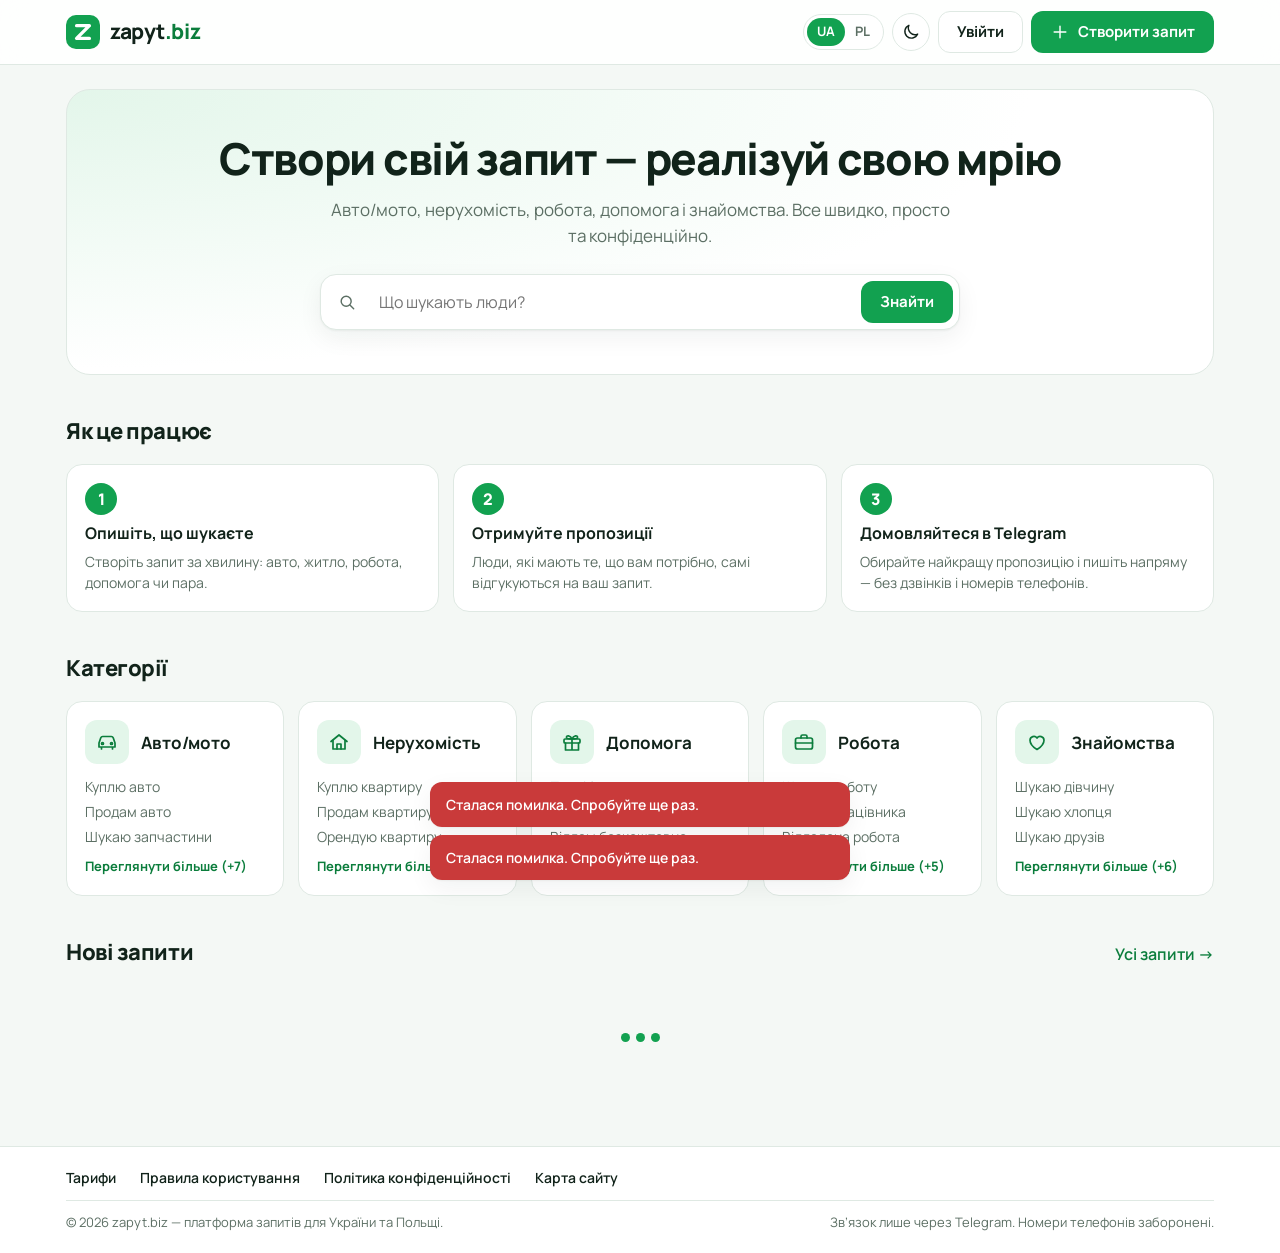
==== commit 999faf90: "Категорії перейменовано: «Авто/мото» та «Допомога» Co-Authored-By: Claude Opus 5.5 <noreply@anthropi" ====
--- a/index.html
+++ b/index.html
@@ -3,8 +3,8 @@
 <head>
   <meta charset="utf-8">
   <meta name="viewport" content="width=device-width, initial-scale=1">
-  <title>zapyt.biz — запити на авто, нерухомість, роботу</title>
-  <meta name="description" content="zapyt.biz — платформа запитів: авто, нерухомість, благодійність, робота, знайомства. Platforma zapytań po ukraińsku i po polsku.">
+  <title>zapyt.biz — запити на авто/мото, нерухомість, роботу</title>
+  <meta name="description" content="zapyt.biz — платформа запитів: авто/мото, нерухомість, допомога, робота, знайомства. Platforma zapytań po ukraińsku i po polsku.">
   <meta name="theme-color" content="#12a150">
   <link rel="icon" href="data:image/svg+xml,%3Csvg xmlns='http://www.w3.org/2000/svg' viewBox='0 0 32 32'%3E%3Crect width='32' height='32' rx='9' fill='%2312a150'/%3E%3Cpath d='M10 10h12l-12 12h12' fill='none' stroke='%23fff' stroke-width='3.2' stroke-linecap='round' stroke-linejoin='round'/%3E%3C/svg%3E">
   <script>
@@ -18,7 +18,7 @@
   <link rel="preconnect" href="https://fonts.googleapis.com">
   <link rel="preconnect" href="https://fonts.gstatic.com" crossorigin>
   <link href="https://fonts.googleapis.com/css2?family=Manrope:wght@400;500;600;700;800&display=swap" rel="stylesheet">
-  <link rel="stylesheet" href="styles.css?v=7">
+  <link rel="stylesheet" href="styles.css?v=8">
 </head>
 <body>
   <div class="demo-banner" id="demo-banner" hidden></div>
@@ -41,9 +41,9 @@
   <div id="modal-root"></div>
   <div id="toasts" aria-live="polite"></div>
 
-  <script src="i18n.js?v=7"></script>
-  <script src="pages.js?v=7"></script>
-  <script src="demo-api.js?v=7"></script>
-  <script src="app.js?v=7"></script>
+  <script src="i18n.js?v=8"></script>
+  <script src="pages.js?v=8"></script>
+  <script src="demo-api.js?v=8"></script>
+  <script src="app.js?v=8"></script>
 </body>
 </html>
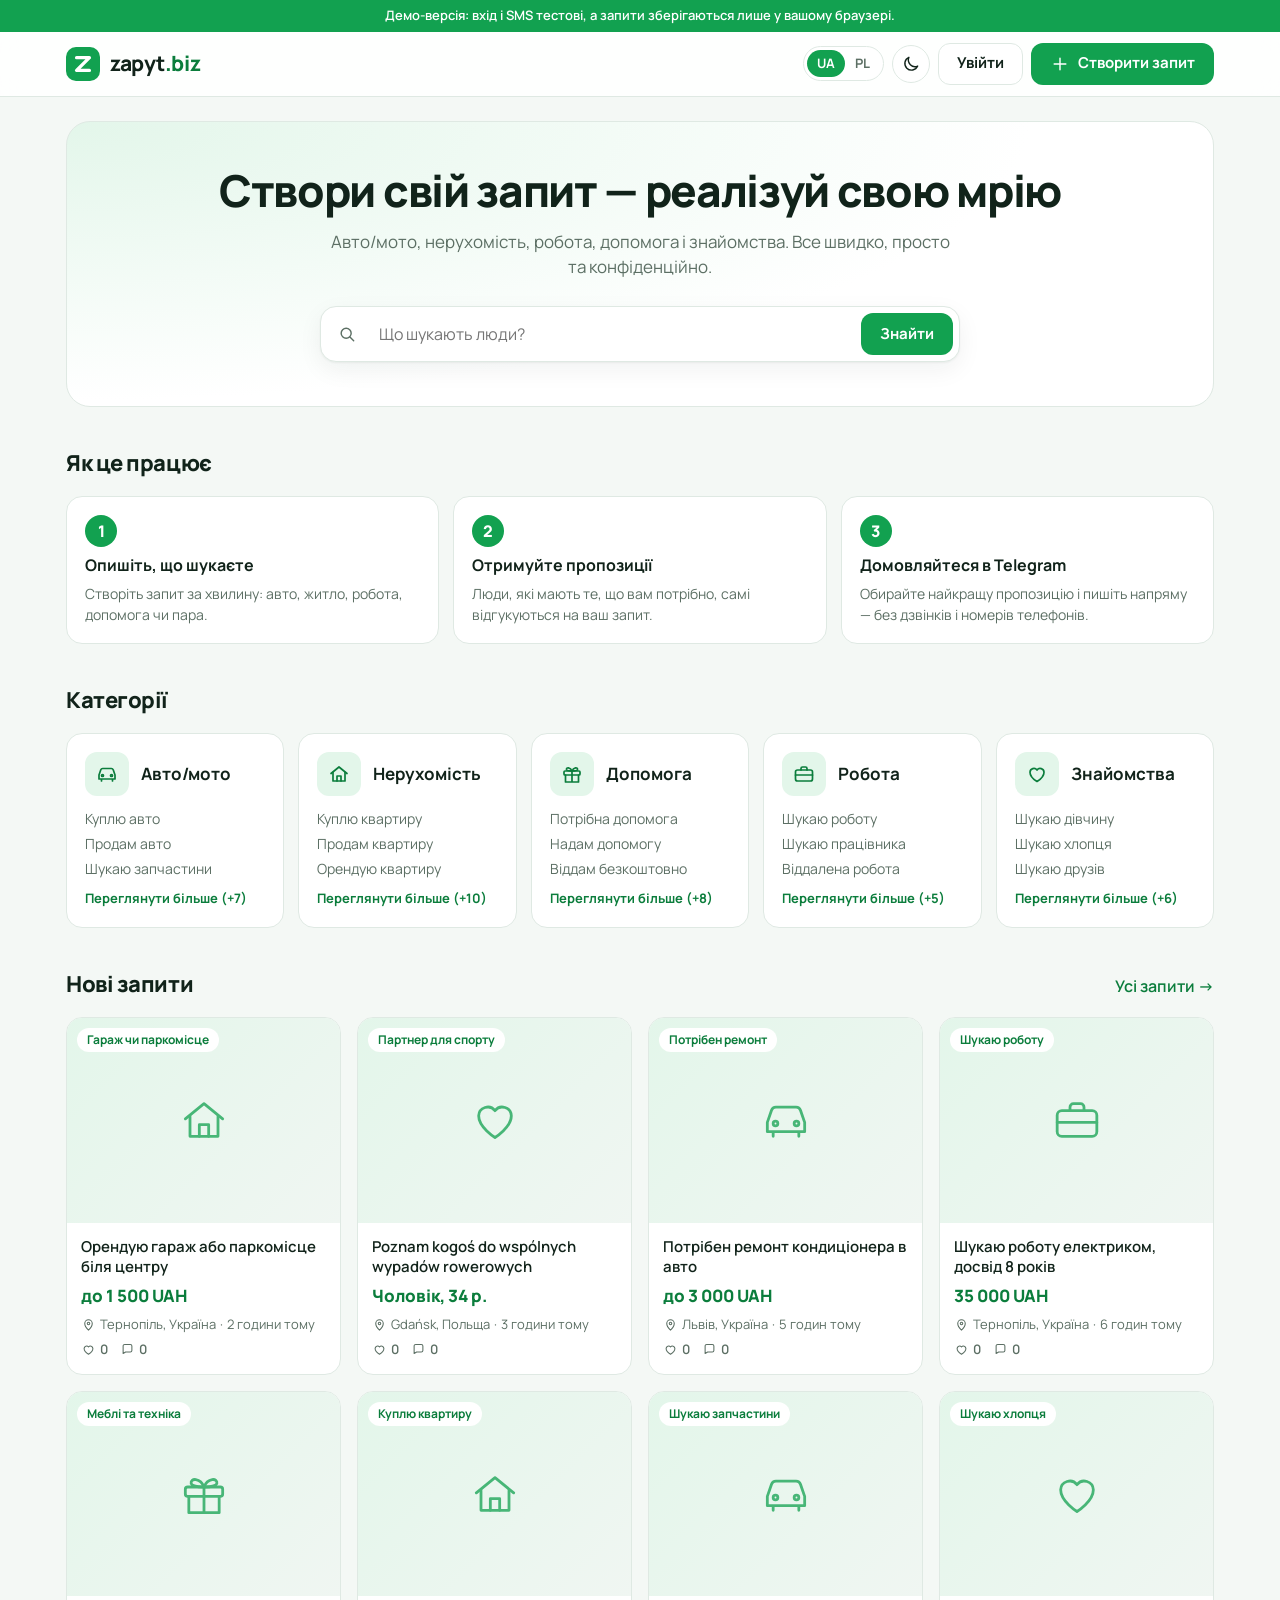
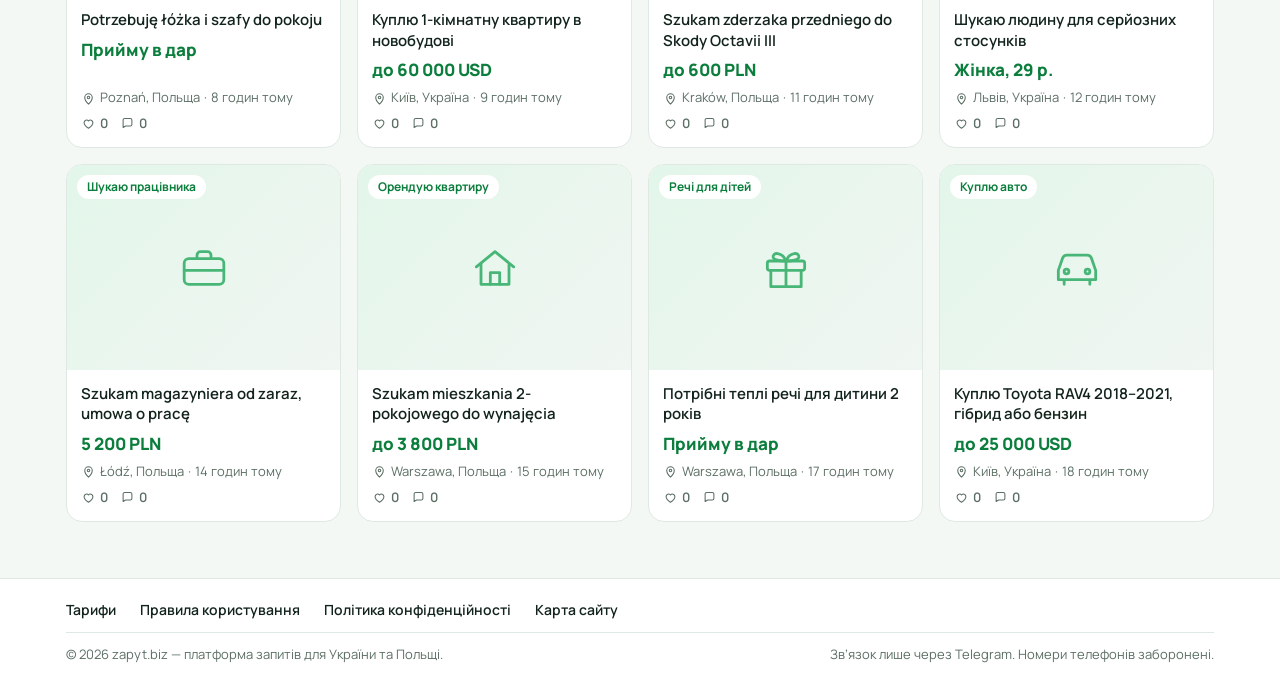
==== commit 9955041b: "Демо-режим визначається файлом mode.js, а не адресою github.io — щоб сайт працював і на власному дом" ====
--- a/index.html
+++ b/index.html
@@ -18,7 +18,7 @@
   <link rel="preconnect" href="https://fonts.googleapis.com">
   <link rel="preconnect" href="https://fonts.gstatic.com" crossorigin>
   <link href="https://fonts.googleapis.com/css2?family=Manrope:wght@400;500;600;700;800&display=swap" rel="stylesheet">
-  <link rel="stylesheet" href="styles.css?v=8">
+  <link rel="stylesheet" href="styles.css?v=9">
 </head>
 <body>
   <div class="demo-banner" id="demo-banner" hidden></div>
@@ -41,9 +41,10 @@
   <div id="modal-root"></div>
   <div id="toasts" aria-live="polite"></div>
 
-  <script src="i18n.js?v=8"></script>
-  <script src="pages.js?v=8"></script>
-  <script src="demo-api.js?v=8"></script>
-  <script src="app.js?v=8"></script>
+  <script src="mode.js?v=9"></script>
+  <script src="i18n.js?v=9"></script>
+  <script src="pages.js?v=9"></script>
+  <script src="demo-api.js?v=9"></script>
+  <script src="app.js?v=9"></script>
 </body>
 </html>
